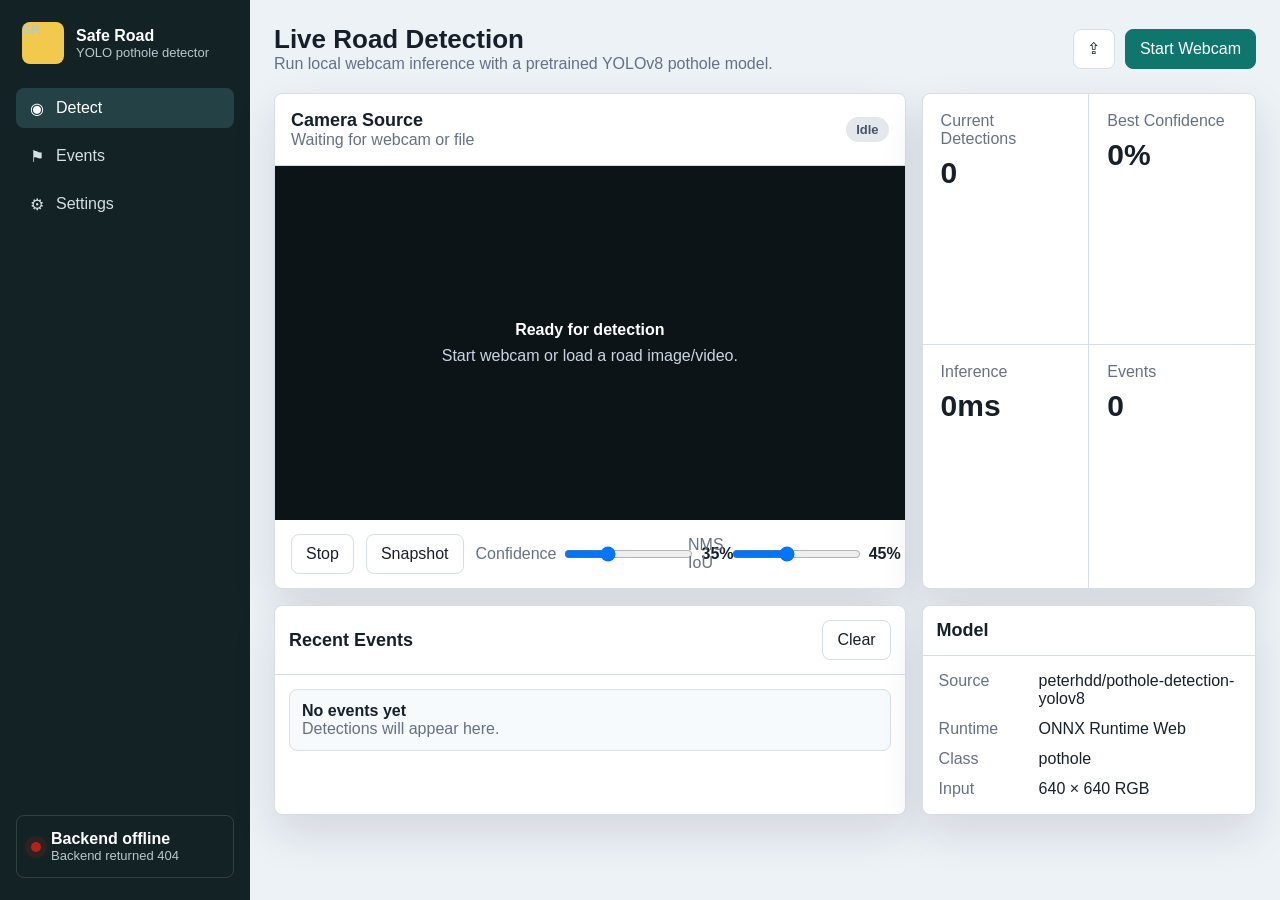
==== index.html @ e23ff283 "Initial safe road detector app" ====
<!doctype html>
<html lang="en">
<head>
  <meta charset="utf-8">
  <meta name="viewport" content="width=device-width, initial-scale=1">
  <title>Safe Road Detector</title>
  <link rel="stylesheet" href="styles.css">
</head>
<body>
  <div class="app-shell">
    <aside class="sidebar">
      <div class="brand">
        <span class="brand-mark">SR</span>
        <div>
          <strong>Safe Road</strong>
          <span>YOLO pothole detector</span>
        </div>
      </div>

      <nav class="nav" aria-label="Primary">
        <button class="nav-item active" data-view="detect" title="Detect">◉<span>Detect</span></button>
        <button class="nav-item" data-view="events" title="Events">⚑<span>Events</span></button>
        <button class="nav-item" data-view="settings" title="Settings">⚙<span>Settings</span></button>
      </nav>

      <div class="status-card">
        <span id="modelLed" class="led loading"></span>
        <div>
          <strong id="modelState">Loading model</strong>
          <span id="modelDetail">pothole-yolov8s.onnx</span>
        </div>
      </div>
    </aside>

    <main class="workspace">
      <header class="topbar">
        <div>
          <h1 id="viewTitle">Live Road Detection</h1>
          <p id="viewSubtitle">Run local webcam inference with a pretrained YOLOv8 pothole model.</p>
        </div>
        <div class="actions">
          <label class="icon-button" title="Open image or video">
            <input id="fileInput" type="file" accept="image/*,video/*">
            <span>⇪</span>
          </label>
          <button id="cameraBtn" class="primary">Start Webcam</button>
        </div>
      </header>

      <section id="detectView" class="view active">
        <div class="detect-grid">
          <section class="video-panel">
            <div class="panel-head">
              <div>
                <h2 id="sourceTitle">Camera Source</h2>
                <span id="sourceMeta">Waiting for webcam or file</span>
              </div>
              <span id="riskBadge" class="badge idle">Idle</span>
            </div>

            <div class="stage" id="stage">
              <video id="video" muted playsinline></video>
              <img id="image" alt="">
              <canvas id="overlay"></canvas>
              <div id="emptyState" class="empty-state">
                <strong>Ready for detection</strong>
                <span>Start webcam or load a road image/video.</span>
              </div>
            </div>

            <div class="control-row">
              <button id="stopBtn">Stop</button>
              <button id="snapshotBtn">Snapshot</button>
              <label>
                <span>Confidence</span>
                <input id="confidence" type="range" min="10" max="90" value="35">
                <strong id="confidenceValue">35%</strong>
              </label>
              <label>
                <span>NMS IoU</span>
                <input id="iou" type="range" min="20" max="80" value="45">
                <strong id="iouValue">45%</strong>
              </label>
            </div>
          </section>

          <section class="metric-panel">
            <article>
              <span>Current Detections</span>
              <strong id="currentCount">0</strong>
            </article>
            <article>
              <span>Best Confidence</span>
              <strong id="bestScore">0%</strong>
            </article>
            <article>
              <span>Inference</span>
              <strong id="latency">0ms</strong>
            </article>
            <article>
              <span>Events</span>
              <strong id="eventCount">0</strong>
            </article>
          </section>

          <section class="event-panel">
            <div class="panel-head compact">
              <h2>Recent Events</h2>
              <button id="clearEventsBtn">Clear</button>
            </div>
            <div id="eventList" class="event-list"></div>
          </section>

          <section class="model-panel">
            <div class="panel-head compact">
              <h2>Model</h2>
            </div>
            <dl>
              <div><dt>Source</dt><dd>peterhdd/pothole-detection-yolov8</dd></div>
              <div><dt>Runtime</dt><dd>ONNX Runtime Web</dd></div>
              <div><dt>Class</dt><dd>pothole</dd></div>
              <div><dt>Input</dt><dd>640 × 640 RGB</dd></div>
            </dl>
          </section>
        </div>
      </section>

      <section id="eventsView" class="view">
        <div class="table-wrap">
          <table>
            <thead>
              <tr>
                <th>Time</th>
                <th>Source</th>
                <th>Class</th>
                <th>Confidence</th>
                <th>Box</th>
              </tr>
            </thead>
            <tbody id="eventTable"></tbody>
          </table>
        </div>
      </section>

      <section id="settingsView" class="view">
        <form class="settings-form">
          <label>
            <span>Frame Skip</span>
            <select id="frameSkip">
              <option value="1">Every frame</option>
              <option value="2" selected>Every 2 frames</option>
              <option value="4">Every 4 frames</option>
            </select>
          </label>
          <label>
            <span>Log Event Cooldown</span>
            <select id="eventCooldown">
              <option value="1000">1 second</option>
              <option value="2500" selected>2.5 seconds</option>
              <option value="5000">5 seconds</option>
            </select>
          </label>
          <label>
            <span>Model Path</span>
              <input id="modelPath" value="server.py / models/pothole-yolov8s.onnx" disabled>
          </label>
          <button id="reloadModelBtn" type="button">Reload Model</button>
        </form>
      </section>
    </main>
  </div>

  <script src="app.js"></script>
</body>
</html>
---- styles.css ----
:root {
  --bg: #edf2f7;
  --surface: #ffffff;
  --soft: #f7fafc;
  --ink: #17202a;
  --muted: #667085;
  --line: #d7dee8;
  --teal: #0f766e;
  --yellow: #f2c94c;
  --red: #b42318;
  --green: #15803d;
  --shadow: 0 18px 44px rgba(16, 24, 40, 0.12);
}

* {
  box-sizing: border-box;
}

body {
  margin: 0;
  min-height: 100vh;
  background: var(--bg);
  color: var(--ink);
  font-family: "Segoe UI", Arial, sans-serif;
}

button,
input,
select {
  font: inherit;
}

button {
  min-height: 40px;
  border: 1px solid var(--line);
  border-radius: 8px;
  padding: 0 14px;
  background: var(--surface);
  color: var(--ink);
  cursor: pointer;
}

button:hover,
.icon-button:hover {
  border-color: #98a2b3;
  background: #f8fafc;
}

.primary {
  border-color: var(--teal);
  background: var(--teal);
  color: white;
}

.app-shell {
  display: grid;
  grid-template-columns: 250px minmax(0, 1fr);
  min-height: 100vh;
}

.sidebar {
  display: flex;
  flex-direction: column;
  gap: 24px;
  padding: 22px 16px;
  background: #132225;
  color: white;
}

.brand {
  display: flex;
  gap: 12px;
  align-items: center;
  padding: 0 6px;
}

.brand-mark {
  display: grid;
  place-items: center;
  width: 42px;
  height: 42px;
  border-radius: 8px;
  background: var(--yellow);
  color: #152023;
  font-weight: 900;
}

.brand strong,
.brand span,
.status-card strong,
.status-card span {
  display: block;
}

.brand span,
.status-card span {
  color: #b8c8ca;
  font-size: 13px;
}

.nav {
  display: grid;
  gap: 8px;
}

.nav-item {
  display: flex;
  align-items: center;
  justify-content: flex-start;
  gap: 12px;
  width: 100%;
  border: 0;
  background: transparent;
  color: #d4e1e3;
}

.nav-item.active {
  background: #244146;
  color: #fff;
}

.status-card {
  display: flex;
  align-items: center;
  gap: 10px;
  margin-top: auto;
  padding: 14px;
  border: 1px solid rgba(255, 255, 255, 0.14);
  border-radius: 8px;
}

.led {
  width: 10px;
  height: 10px;
  border-radius: 50%;
}

.led.loading {
  background: var(--yellow);
  box-shadow: 0 0 0 6px rgba(242, 201, 76, 0.16);
}

.led.ready {
  background: #22c55e;
  box-shadow: 0 0 0 6px rgba(34, 197, 94, 0.16);
}

.led.error {
  background: var(--red);
  box-shadow: 0 0 0 6px rgba(180, 35, 24, 0.16);
}

.workspace {
  min-width: 0;
  padding: 24px;
}

.topbar {
  display: flex;
  justify-content: space-between;
  align-items: center;
  gap: 18px;
  margin-bottom: 20px;
}

h1,
h2,
p {
  margin: 0;
}

h1 {
  font-size: 26px;
  line-height: 1.2;
}

h2 {
  font-size: 18px;
}

.topbar p,
.panel-head span,
.control-row span,
.metric-panel span,
.event-card span,
dt {
  color: var(--muted);
}

.actions {
  display: flex;
  gap: 10px;
}

.icon-button {
  display: grid;
  place-items: center;
  width: 42px;
  min-height: 40px;
  border: 1px solid var(--line);
  border-radius: 8px;
  background: var(--surface);
  cursor: pointer;
}

.icon-button input {
  position: absolute;
  width: 1px;
  height: 1px;
  opacity: 0;
}

.view {
  display: none;
}

.view.active {
  display: block;
}

.detect-grid {
  display: grid;
  grid-template-columns: minmax(420px, 1.7fr) minmax(280px, 0.9fr);
  gap: 16px;
}

.video-panel,
.metric-panel,
.event-panel,
.model-panel,
.table-wrap,
.settings-form {
  border: 1px solid var(--line);
  border-radius: 8px;
  background: var(--surface);
  box-shadow: var(--shadow);
}

.video-panel {
  overflow: hidden;
}

.panel-head {
  display: flex;
  justify-content: space-between;
  align-items: center;
  gap: 12px;
  padding: 16px;
  border-bottom: 1px solid var(--line);
}

.panel-head.compact {
  padding: 14px;
}

.badge {
  border-radius: 999px;
  padding: 5px 10px;
  font-size: 13px;
  font-weight: 800;
}

.badge.idle {
  background: #e4e7ec;
  color: #475467;
}

.badge.ok {
  background: #dcfce7;
  color: var(--green);
}

.badge.danger {
  background: #fee4e2;
  color: var(--red);
}

.stage {
  position: relative;
  aspect-ratio: 16 / 9;
  background: #0c1418;
  overflow: hidden;
}

#video,
#image,
#overlay {
  position: absolute;
  inset: 0;
  width: 100%;
  height: 100%;
}

#video,
#image {
  display: none;
  object-fit: contain;
  background: #0c1418;
}

#overlay {
  pointer-events: none;
}

.empty-state {
  position: absolute;
  inset: 0;
  display: grid;
  place-items: center;
  align-content: center;
  gap: 8px;
  color: white;
  text-align: center;
}

.empty-state span {
  color: #cbd5e1;
}

.control-row {
  display: grid;
  grid-template-columns: auto auto minmax(160px, 1fr) minmax(160px, 1fr);
  gap: 12px;
  align-items: center;
  padding: 14px 16px;
}

.control-row label,
.settings-form label {
  display: grid;
  gap: 6px;
}

.control-row label {
  grid-template-columns: auto 1fr auto;
  align-items: center;
}

.metric-panel {
  display: grid;
  grid-template-columns: repeat(2, minmax(0, 1fr));
  gap: 1px;
  overflow: hidden;
  background: var(--line);
}

.metric-panel article {
  min-height: 108px;
  padding: 18px;
  background: var(--surface);
}

.metric-panel strong {
  display: block;
  margin-top: 8px;
  font-size: 30px;
}

.event-list {
  display: grid;
  gap: 10px;
  padding: 14px;
}

.event-card {
  display: grid;
  grid-template-columns: 1fr auto;
  gap: 10px;
  padding: 12px;
  border: 1px solid var(--line);
  border-radius: 8px;
  background: var(--soft);
}

.event-card strong,
.event-card span {
  display: block;
}

.model-panel dl {
  display: grid;
  gap: 12px;
  margin: 0;
  padding: 16px;
}

.model-panel dl div {
  display: grid;
  grid-template-columns: 90px 1fr;
  gap: 10px;
}

dd {
  margin: 0;
}

.table-wrap {
  overflow: auto;
}

table {
  width: 100%;
  min-width: 720px;
  border-collapse: collapse;
}

th,
td {
  padding: 14px 16px;
  border-bottom: 1px solid var(--line);
  text-align: left;
}

th {
  background: var(--soft);
  color: var(--muted);
  font-size: 13px;
}

.settings-form {
  display: grid;
  gap: 16px;
  max-width: 640px;
  padding: 18px;
}

.settings-form input,
.settings-form select {
  min-height: 40px;
  border: 1px solid var(--line);
  border-radius: 8px;
  padding: 0 10px;
}

@media (max-width: 980px) {
  .app-shell {
    grid-template-columns: 74px minmax(0, 1fr);
  }

  .brand div,
  .nav-item span,
  .status-card div {
    display: none;
  }

  .detect-grid {
    grid-template-columns: 1fr;
  }
}

@media (max-width: 680px) {
  .app-shell {
    display: block;
  }

  .sidebar {
    position: sticky;
    top: 0;
    z-index: 10;
    flex-direction: row;
    align-items: center;
    padding: 10px;
  }

  .nav {
    display: flex;
    overflow-x: auto;
  }

  .status-card {
    display: none;
  }

  .workspace {
    padding: 14px;
  }

  .topbar {
    align-items: flex-start;
    flex-direction: column;
  }

  .control-row {
    grid-template-columns: 1fr 1fr;
  }

  .control-row label {
    grid-column: span 2;
  }
}
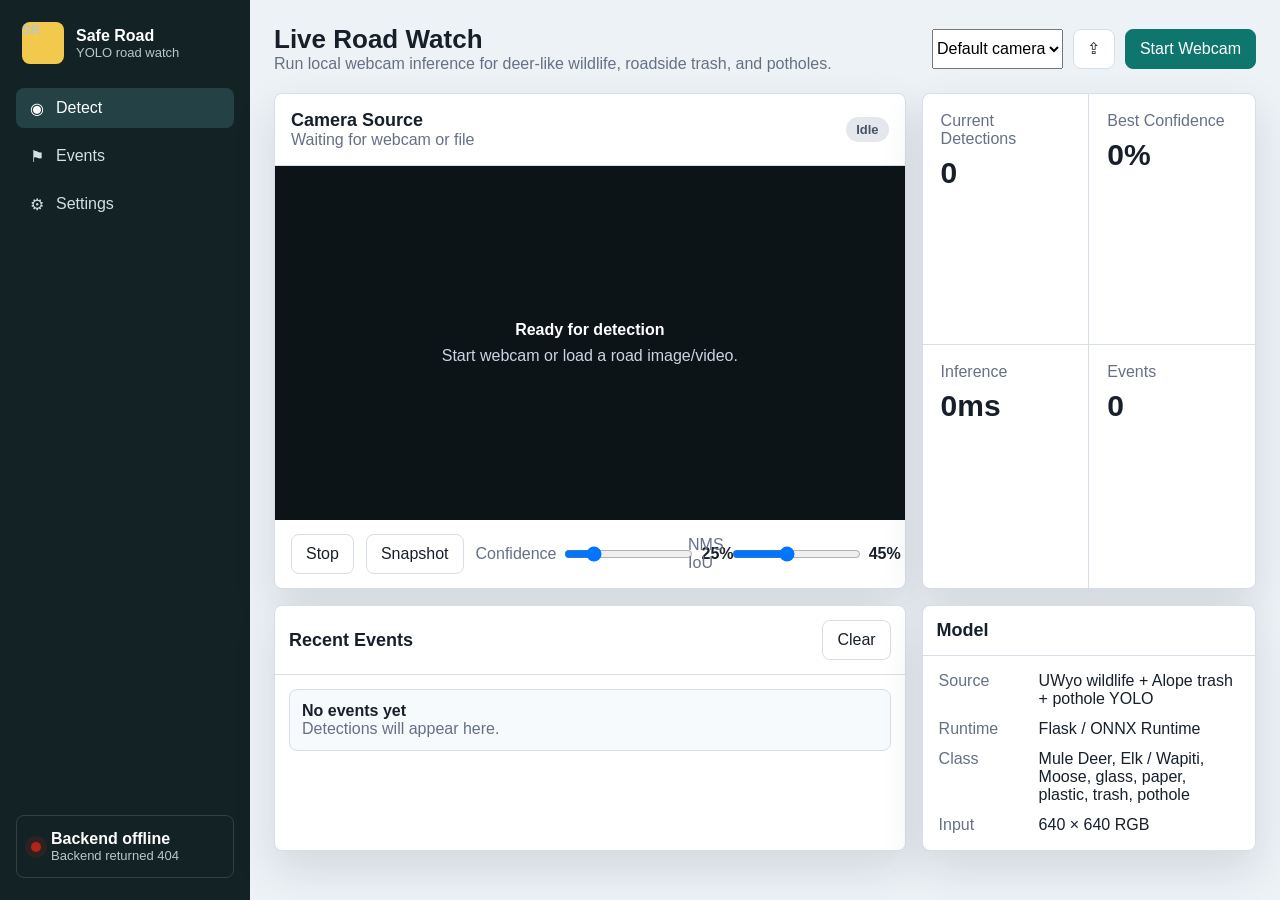
==== commit 98a3d4db: "Update title timestamp 2026-07-01 14:01 +09:00" ====
--- a/index.html
+++ b/index.html
@@ -3,7 +3,7 @@
 <head>
   <meta charset="utf-8">
   <meta name="viewport" content="width=device-width, initial-scale=1">
-  <title>Safe Road Detector</title>
+  <title>Safe Road Detector - 2026-07-01 14:01 +09:00</title>
   <link rel="stylesheet" href="styles.css">
 </head>
 <body>
@@ -13,7 +13,7 @@
         <span class="brand-mark">SR</span>
         <div>
           <strong>Safe Road</strong>
-          <span>YOLO pothole detector</span>
+          <span>YOLO road watch</span>
         </div>
       </div>
 
@@ -27,7 +27,7 @@
         <span id="modelLed" class="led loading"></span>
         <div>
           <strong id="modelState">Loading model</strong>
-          <span id="modelDetail">pothole-yolov8s.onnx</span>
+          <span id="modelDetail">wildlife + trash + pothole models</span>
         </div>
       </div>
     </aside>
@@ -35,10 +35,13 @@
     <main class="workspace">
       <header class="topbar">
         <div>
-          <h1 id="viewTitle">Live Road Detection</h1>
-          <p id="viewSubtitle">Run local webcam inference with a pretrained YOLOv8 pothole model.</p>
+          <h1 id="viewTitle">Live Road Watch</h1>
+          <p id="viewSubtitle">Run local webcam inference for deer-like wildlife, roadside trash, and potholes.</p>
         </div>
         <div class="actions">
+          <select id="cameraSelect" aria-label="Camera">
+            <option value="">Default camera</option>
+          </select>
           <label class="icon-button" title="Open image or video">
             <input id="fileInput" type="file" accept="image/*,video/*">
             <span>⇪</span>
@@ -73,8 +76,8 @@
               <button id="snapshotBtn">Snapshot</button>
               <label>
                 <span>Confidence</span>
-                <input id="confidence" type="range" min="10" max="90" value="35">
-                <strong id="confidenceValue">35%</strong>
+                <input id="confidence" type="range" min="10" max="90" value="25">
+                <strong id="confidenceValue">25%</strong>
               </label>
               <label>
                 <span>NMS IoU</span>
@@ -116,9 +119,9 @@
               <h2>Model</h2>
             </div>
             <dl>
-              <div><dt>Source</dt><dd>peterhdd/pothole-detection-yolov8</dd></div>
-              <div><dt>Runtime</dt><dd>ONNX Runtime Web</dd></div>
-              <div><dt>Class</dt><dd>pothole</dd></div>
+              <div><dt>Source</dt><dd>UWyo wildlife + Alope trash + pothole YOLO</dd></div>
+              <div><dt>Runtime</dt><dd>Flask / ONNX Runtime</dd></div>
+              <div><dt>Class</dt><dd>Mule Deer, Elk / Wapiti, Moose, glass, paper, plastic, trash, pothole</dd></div>
               <div><dt>Input</dt><dd>640 × 640 RGB</dd></div>
             </dl>
           </section>
@@ -162,7 +165,7 @@
           </label>
           <label>
             <span>Model Path</span>
-              <input id="modelPath" value="server.py / models/pothole-yolov8s.onnx" disabled>
+              <input id="modelPath" value="server.py / wildlife + trash + pothole ONNX models" disabled>
           </label>
           <button id="reloadModelBtn" type="button">Reload Model</button>
         </form>
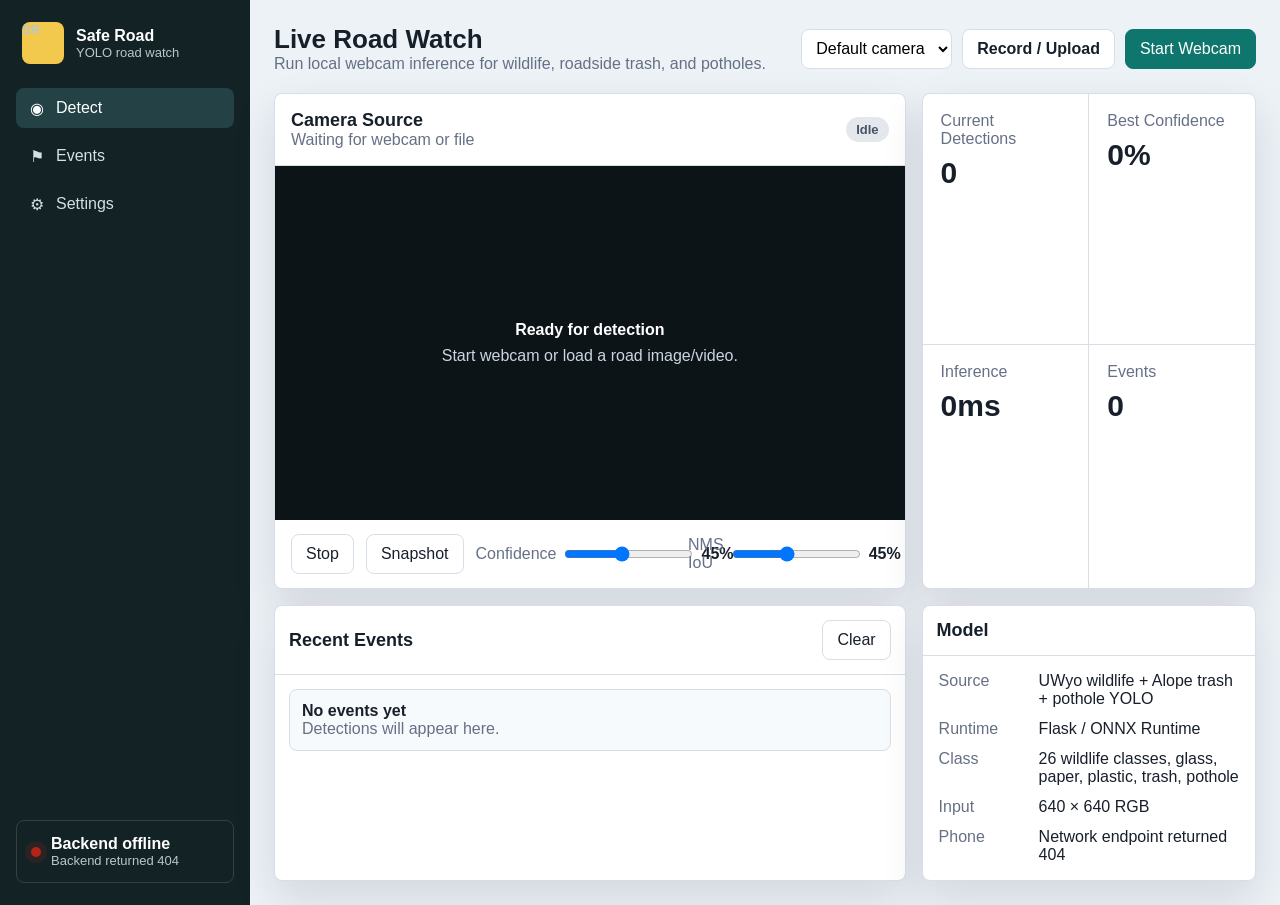
==== commit 29962cea: "Support cellphone video upload" ====
--- a/index.html
+++ b/index.html
@@ -3,7 +3,7 @@
 <head>
   <meta charset="utf-8">
   <meta name="viewport" content="width=device-width, initial-scale=1">
-  <title>Safe Road Detector - 2026-07-01 14:01 +09:00</title>
+  <title>Safe Road Detector - 2026-07-01 14:04 +09:00</title>
   <link rel="stylesheet" href="styles.css">
 </head>
 <body>
@@ -36,15 +36,15 @@
       <header class="topbar">
         <div>
           <h1 id="viewTitle">Live Road Watch</h1>
-          <p id="viewSubtitle">Run local webcam inference for deer-like wildlife, roadside trash, and potholes.</p>
+          <p id="viewSubtitle">Run local webcam inference for wildlife, roadside trash, and potholes.</p>
         </div>
         <div class="actions">
           <select id="cameraSelect" aria-label="Camera">
             <option value="">Default camera</option>
           </select>
-          <label class="icon-button" title="Open image or video">
-            <input id="fileInput" type="file" accept="image/*,video/*">
-            <span>⇪</span>
+          <label class="upload-button" title="Record or upload image/video">
+            <input id="fileInput" type="file" accept="image/*,video/*" capture="environment">
+            <span>Record / Upload</span>
           </label>
           <button id="cameraBtn" class="primary">Start Webcam</button>
         </div>
@@ -76,8 +76,8 @@
               <button id="snapshotBtn">Snapshot</button>
               <label>
                 <span>Confidence</span>
-                <input id="confidence" type="range" min="10" max="90" value="25">
-                <strong id="confidenceValue">25%</strong>
+                <input id="confidence" type="range" min="10" max="90" value="45">
+                <strong id="confidenceValue">45%</strong>
               </label>
               <label>
                 <span>NMS IoU</span>
@@ -121,8 +121,9 @@
             <dl>
               <div><dt>Source</dt><dd>UWyo wildlife + Alope trash + pothole YOLO</dd></div>
               <div><dt>Runtime</dt><dd>Flask / ONNX Runtime</dd></div>
-              <div><dt>Class</dt><dd>Mule Deer, Elk / Wapiti, Moose, glass, paper, plastic, trash, pothole</dd></div>
+              <div><dt>Class</dt><dd>26 wildlife classes, glass, paper, plastic, trash, pothole</dd></div>
               <div><dt>Input</dt><dd>640 × 640 RGB</dd></div>
+              <div><dt>Phone</dt><dd id="phoneUrl">Same Wi-Fi URL loading</dd></div>
             </dl>
           </section>
         </div>
--- a/styles.css
+++ b/styles.css
@@ -41,7 +41,8 @@
 }
 
 button:hover,
-.icon-button:hover {
+.icon-button:hover,
+.upload-button:hover {
   border-color: #98a2b3;
   background: #f8fafc;
 }
@@ -189,13 +190,24 @@
 
 .actions {
   display: flex;
+  flex-wrap: wrap;
   gap: 10px;
-}
-
-.icon-button {
+  justify-content: flex-end;
+}
+
+.actions select {
+  min-height: 40px;
+  max-width: 220px;
+  border: 1px solid var(--line);
+  border-radius: 8px;
+  padding: 0 10px;
+  background: var(--surface);
+}
+
+.icon-button,
+.upload-button {
   display: grid;
   place-items: center;
-  width: 42px;
   min-height: 40px;
   border: 1px solid var(--line);
   border-radius: 8px;
@@ -203,7 +215,18 @@
   cursor: pointer;
 }
 
-.icon-button input {
+.icon-button {
+  width: 42px;
+}
+
+.upload-button {
+  min-width: 144px;
+  padding: 0 14px;
+  font-weight: 700;
+}
+
+.icon-button input,
+.upload-button input {
   position: absolute;
   width: 1px;
   height: 1px;
@@ -480,6 +503,16 @@
     flex-direction: column;
   }
 
+  .actions {
+    justify-content: flex-start;
+    width: 100%;
+  }
+
+  .actions select {
+    max-width: none;
+    flex: 1 1 180px;
+  }
+
   .control-row {
     grid-template-columns: 1fr 1fr;
   }
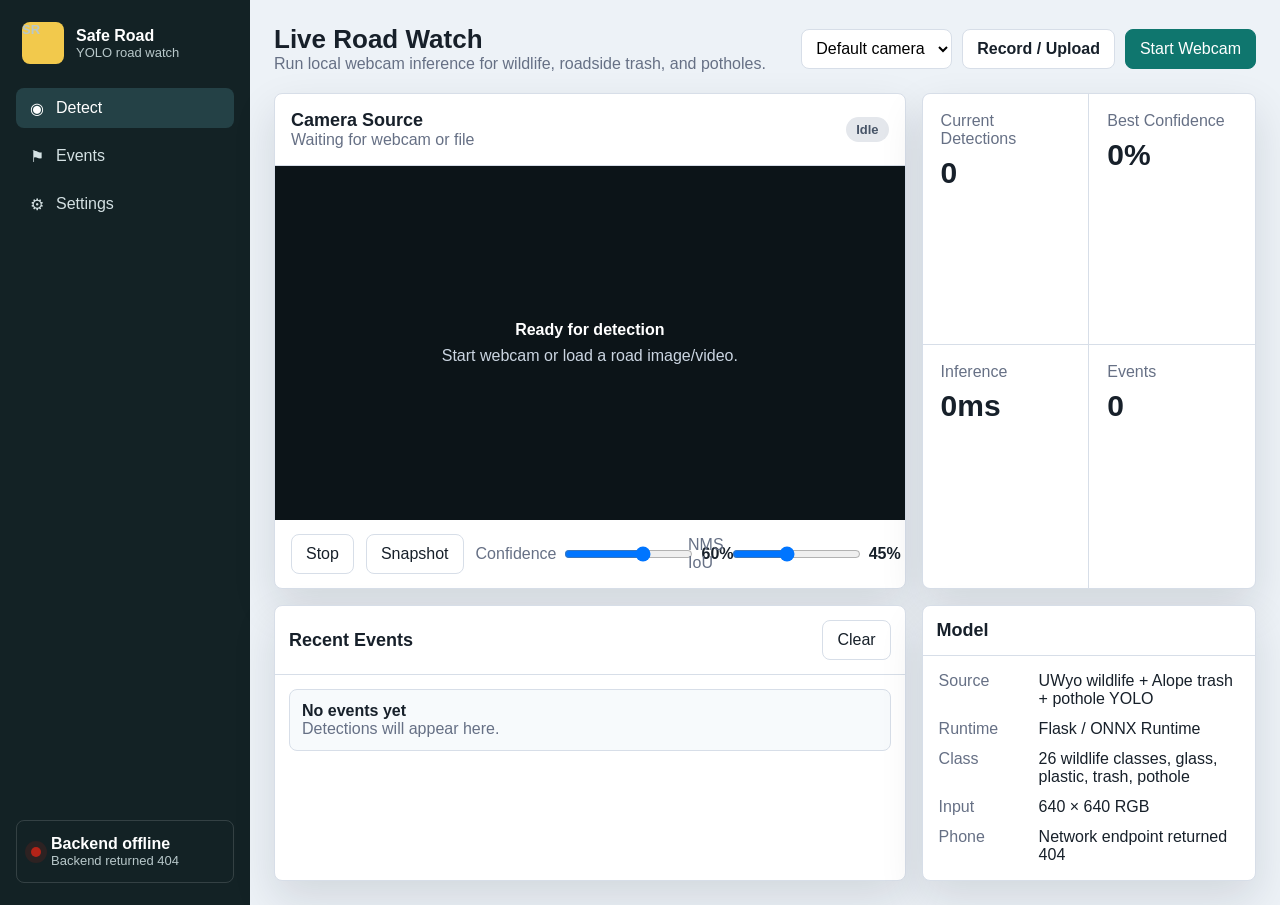
==== commit ab4008bb: "Reduce false positive detections" ====
--- a/index.html
+++ b/index.html
@@ -4,6 +4,13 @@
   <meta charset="utf-8">
   <meta name="viewport" content="width=device-width, initial-scale=1">
   <title>Safe Road Detector - 2026-07-01 14:04 +09:00</title>
+  <meta name="theme-color" content="#0f766e">
+  <meta name="mobile-web-app-capable" content="yes">
+  <meta name="apple-mobile-web-app-capable" content="yes">
+  <meta name="apple-mobile-web-app-title" content="Safe Road">
+  <link rel="manifest" href="manifest.webmanifest">
+  <link rel="icon" href="icons/icon.svg" type="image/svg+xml">
+  <link rel="apple-touch-icon" href="icons/icon.svg">
   <link rel="stylesheet" href="styles.css">
 </head>
 <body>
@@ -46,6 +53,7 @@
             <input id="fileInput" type="file" accept="image/*,video/*" capture="environment">
             <span>Record / Upload</span>
           </label>
+          <button id="installBtn" class="install-button" type="button" hidden>Install App</button>
           <button id="cameraBtn" class="primary">Start Webcam</button>
         </div>
       </header>
@@ -76,8 +84,8 @@
               <button id="snapshotBtn">Snapshot</button>
               <label>
                 <span>Confidence</span>
-                <input id="confidence" type="range" min="10" max="90" value="45">
-                <strong id="confidenceValue">45%</strong>
+                <input id="confidence" type="range" min="10" max="90" value="60">
+                <strong id="confidenceValue">60%</strong>
               </label>
               <label>
                 <span>NMS IoU</span>
@@ -121,7 +129,7 @@
             <dl>
               <div><dt>Source</dt><dd>UWyo wildlife + Alope trash + pothole YOLO</dd></div>
               <div><dt>Runtime</dt><dd>Flask / ONNX Runtime</dd></div>
-              <div><dt>Class</dt><dd>26 wildlife classes, glass, paper, plastic, trash, pothole</dd></div>
+              <div><dt>Class</dt><dd>26 wildlife classes, glass, plastic, trash, pothole</dd></div>
               <div><dt>Input</dt><dd>640 × 640 RGB</dd></div>
               <div><dt>Phone</dt><dd id="phoneUrl">Same Wi-Fi URL loading</dd></div>
             </dl>
